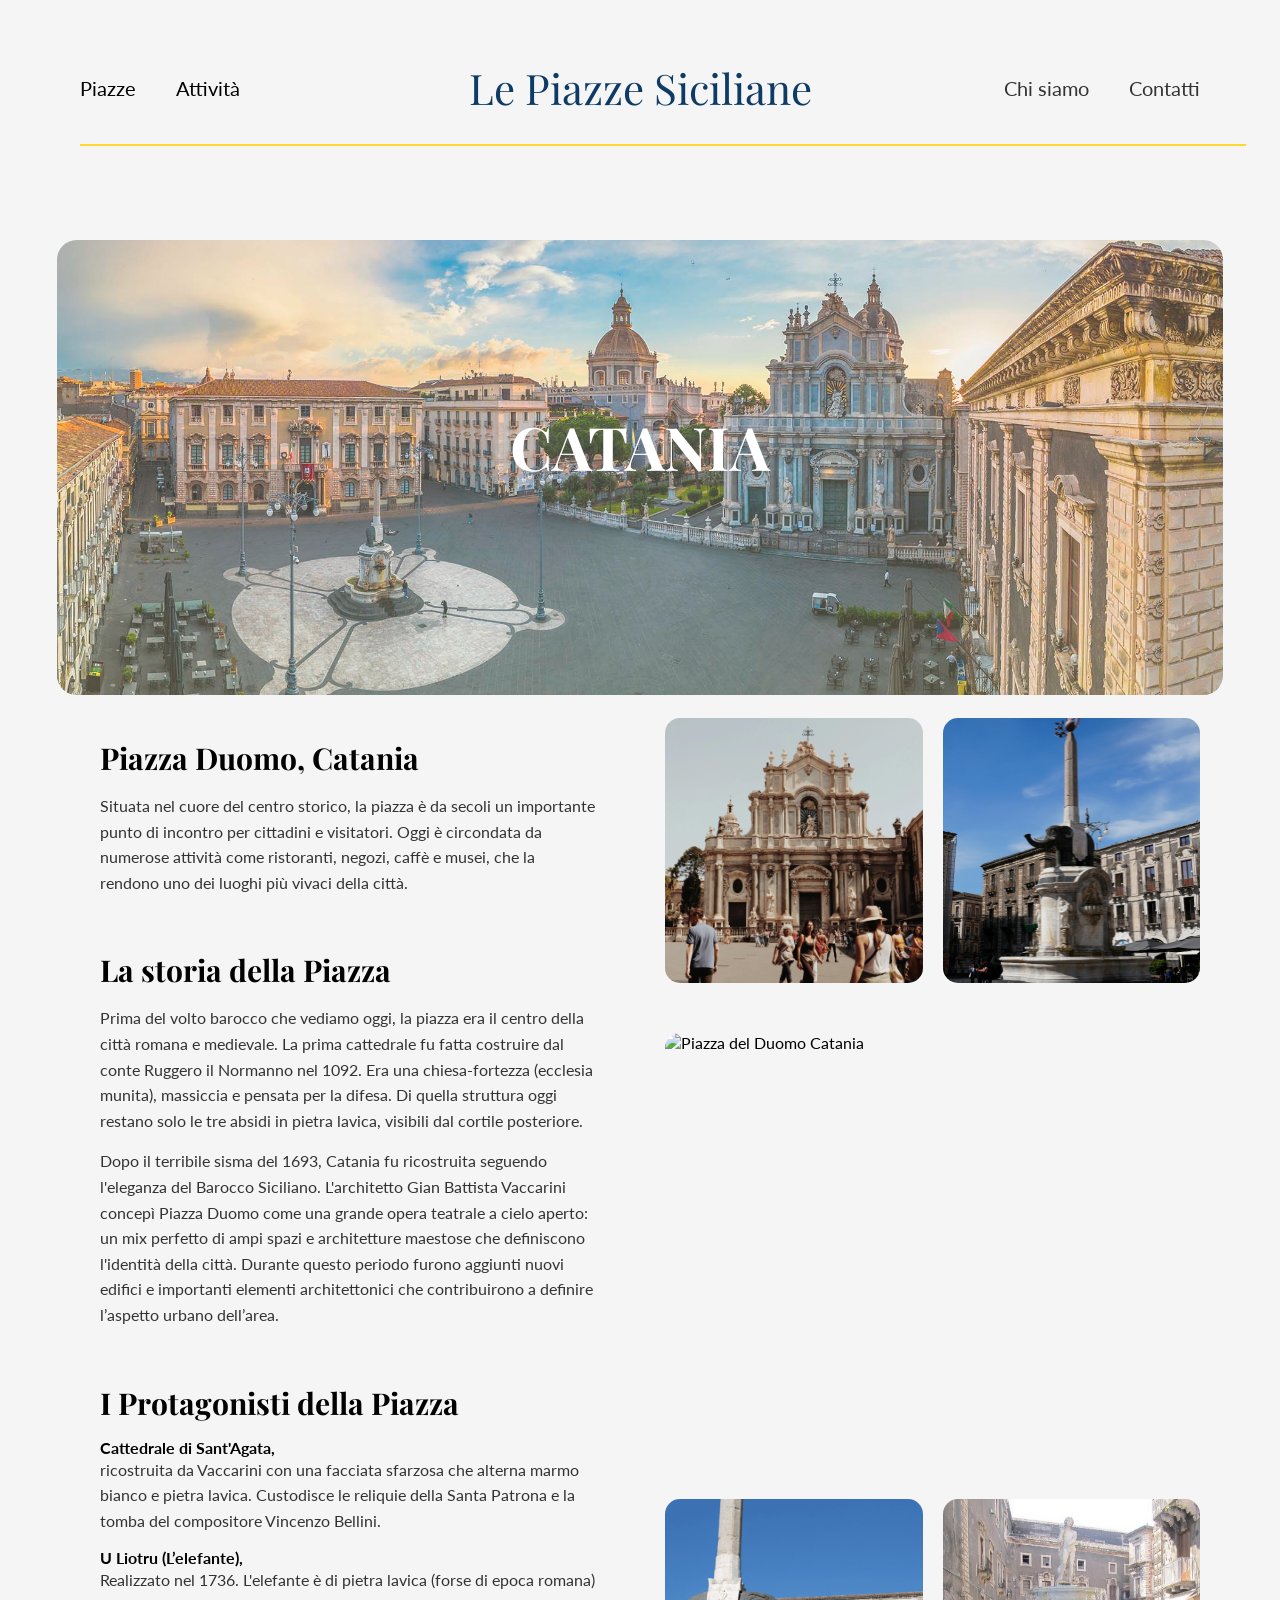
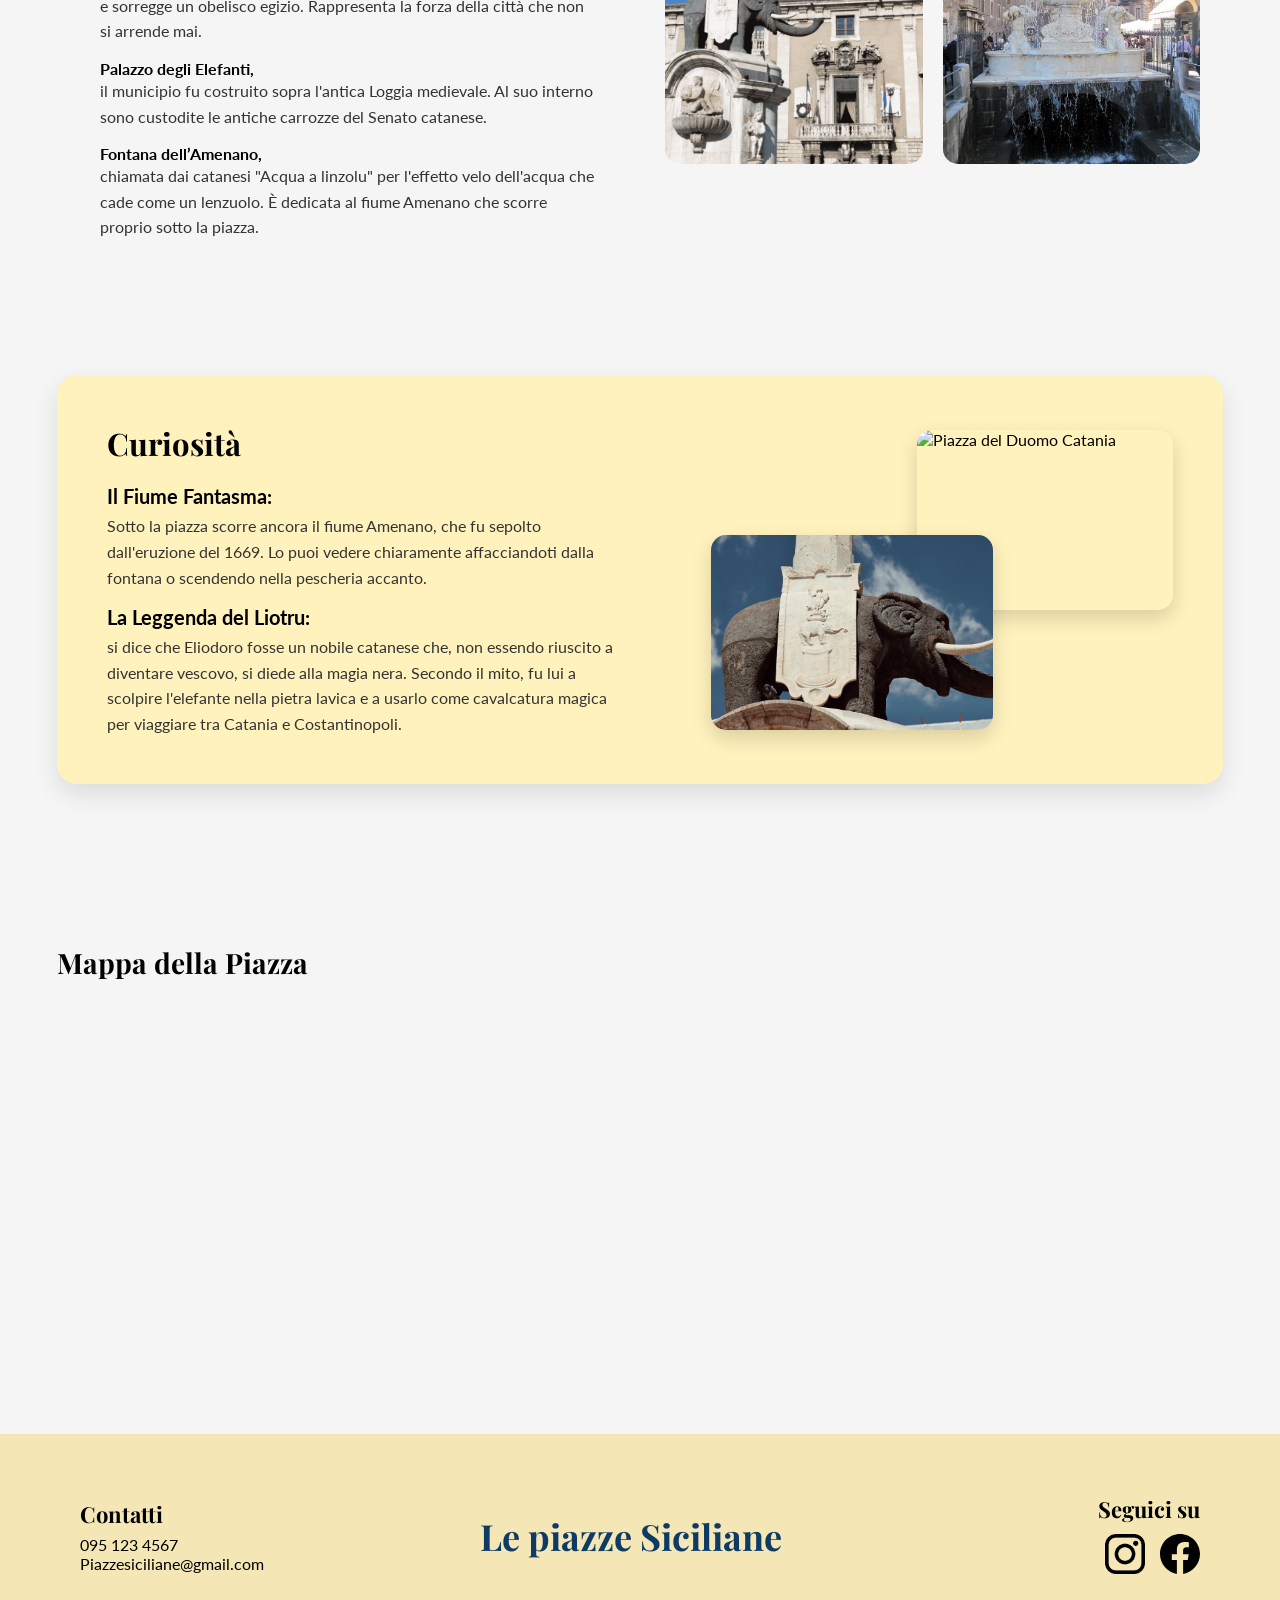
==== catania.html @ 3458380e "Initial commit" ====
<!DOCTYPE html>
<html lang="en">
<head>
    <meta charset="UTF-8">
    <meta name="viewport" content="width=device-width, initial-scale=1.0">
    <title>cataniapagina</title>
        <link rel="preconnect" href="https://fonts.googleapis.com">
  <link rel="preconnect" href="https://fonts.gstatic.com" crossorigin>

  <link href="https://fonts.googleapis.com/css2?family=Playfair+Display:wght@400;700&display=swap" rel="stylesheet">
  <link href="https://fonts.googleapis.com/css2?family=Lato:wght@300;400;700;900&display=swap" rel="stylesheet">
  <link rel="stylesheet" href="css/catania.css">
</head>
<body>
    <header>

 <nav class="navbar">
   
   <ul class="nav-links">
     <li><a href="piazze.html">Piazze</a></li>
      <li><a href="attivita.html">Attività</a></li>
    </ul>

    <ul class="nav-logo">
     <li><a href="index.html">Le Piazze Siciliane</a></li>
    </ul>

    <ul class="nav-linkd">
     <li><a href="chi-siamo.html">Chi siamo</a></li>
     <li><a href="contatti.html">Contatti</a></li>
     </ul>

 </nav>

  

</header>


<main>
    <section class=hero> 
        <div class="hero_content">
          <h1>CATANIA</h1>  
          <img src="immagini/headercatania.jpg" alt=""> 
        </div>
      
    </section>

 <section class="piazza">
    <div class="piazza-conteiner">

        <div class="piazza-text">
            <div class="text-block"> 
              <h2>Piazza Duomo, Catania</h2>
              <p> Situata nel cuore del centro storico, la piazza è da secoli un importante punto di incontro per cittadini e visitatori. Oggi è circondata da numerose attività come ristoranti, negozi, caffè e musei, che la rendono uno dei luoghi più vivaci della città.</p>
            </div>

            <div class="text-block"> 
              <h2>La storia della Piazza</h2>
              <p>  Prima del volto barocco che vediamo oggi, la piazza era il centro della città romana e medievale. La prima cattedrale fu fatta costruire dal conte Ruggero il Normanno nel 1092. Era una chiesa-fortezza (ecclesia munita), massiccia e pensata per la difesa. Di quella struttura oggi restano solo le tre absidi in pietra lavica, visibili dal cortile posteriore.</p>
              <p>Dopo il terribile sisma del 1693, Catania fu ricostruita seguendo l'eleganza del Barocco Siciliano. L'architetto Gian Battista Vaccarini concepì Piazza Duomo come una grande opera teatrale a cielo aperto: un mix perfetto di ampi spazi e architetture maestose che definiscono l'identità della città. Durante questo periodo furono aggiunti nuovi edifici e importanti elementi architettonici che contribuirono a definire l’aspetto urbano dell’area.</p>
            </div>

            <div class="text-block"> 
              <h2>I Protagonisti della Piazza </h2>
              <h3>Cattedrale di Sant'Agata,</h3>
              <p>ricostruita da Vaccarini con una facciata sfarzosa che alterna marmo bianco e pietra lavica. Custodisce le reliquie della Santa Patrona e la tomba del compositore Vincenzo Bellini.</p>
              <h3>U Liotru (L’elefante), </h3>
              <p>Realizzato nel 1736. L'elefante è di pietra lavica (forse di epoca romana) e sorregge un obelisco egizio. Rappresenta la forza della città che non si arrende mai.</p>
              <h3>Palazzo degli Elefanti,</h3>
              <p>il municipio fu costruito sopra l'antica Loggia medievale. Al suo interno sono custodite le antiche carrozze del Senato catanese.</p>
              <h3>Fontana dell’Amenano,</h3>
              <p>chiamata dai catanesi "Acqua a linzolu" per l'effetto velo dell'acqua che cade come un lenzuolo. È dedicata al fiume Amenano che scorre proprio sotto la piazza.</p>
            </div>
        </div>


            <div class="piazza-image">
                <img src="immagini/catania1.jpg" alt="Piazza del Duomo Catania">
                <img src="immagini/catania2.jpg" alt="Piazza del Duomo Catania">
                <img src="immagini/catania3.jpg" alt="Piazza del Duomo Catania">
                <img src="immagini/catania4.png" alt="Piazza del Duomo Catania">
                <img src="immagini/catania5.jpg" alt="Piazza del Duomo Catania">

            </div>
    </div>
  

</section>
<section class="curiosita"> 
  <div class=" curiosita-conteiner">
    <div class="curiosita-text">
        <h2>Curiosità</h2>
        <h3>Il Fiume Fantasma:</h3>
        <p>Sotto la piazza scorre ancora il fiume Amenano, che fu sepolto dall'eruzione del 1669. Lo puoi vedere chiaramente affacciandoti dalla fontana o scendendo nella pescheria accanto.</p>
          <h3>La Leggenda del Liotru:</h3>  
          <p>si dice che Eliodoro fosse un nobile catanese che, non essendo riuscito a diventare vescovo, si diede alla magia nera. Secondo il mito, fu lui a scolpire l'elefante nella pietra lavica e a usarlo come cavalcatura magica per viaggiare tra Catania e Costantinopoli.</p>

    </div>
    <div class="curiosita-image">
       <img src="immagini/elefantect.jpg" alt="Piazza del Duomo Catania">
       <img src="immagini/cataniacuriosità.jpg" alt="Piazza del Duomo Catania">
    </div>
  </div>

 </section>

    <section class="mappa">
       
        <div class="map-container">
             <h2>Mappa della Piazza</h2>
            <iframe src="https://www.google.com/maps/embed?pb=!1m18!1m12!1m3!1d3165.233580671002!2d15.087719099999996!3d37.5024087!2m3!1f0!2f0!3f0!3m2!1i1024!2i768!4f13.1!3m3!1m2!1s0x1313e32e5a23453f%3A0xa80b9acef7482b27!2sBasilica%20Cattedrale%20di%20Sant&#39;Agata!5e0!3m2!1sit!2sit!4v1773765114979!5m2!1sit!2sit" width="600" height="450" style="border:0;" allowfullscreen="" loading="lazy" referrerpolicy="no-referrer-when-downgrade"></iframe>
        </div>
    </section>
</main>

<footer>

<div class="footer-right">
<h4>Contatti</h4>
<p>095 123 4567</p>
<p>Piazzesiciliane@gmail.com</p>
</div>

<div class="footer-center">
<h2 class="footer-title">Le piazze Siciliane</h2>
</div>

<div class="footer-left">
<h4>Seguici su</h4>

<div class="social-icons">
<a href="#"><img src="immagini/instagram-logo_87390.png" alt="Instagram"></a>
<a href="#"><img src="immagini/facebook_6422199.svg" alt="Facebook"></a>
</div>

</div>

</footer>

</body>

</html>
---- css/catania.css ----
*{
margin:0;
padding:0;
box-sizing:border-box;
}


h2 { 
font-family:'Playfair Display', serif;
font-size:31px;
}
h3 { font-family:'Lato', sans-serif;
font-size:16px;
}


body{
background:#F5F5F5;
font-family:'Lato', sans-serif;
}






.navbar{
display:grid;
grid-template-columns:1fr auto 1fr;
align-items:center;
padding:20px 80px;
position:absolute;
top:40px;
width:100%;
z-index:10;
}



.navbar::after{
content:"";
position:absolute;
bottom:-10px;
left:80px;
width: 91.1%;
height:2px;
background:#FFD732;
}


.nav-links{
display:flex;
gap:40px;
list-style:none;
justify-self:start;
}

.nav-links a{
text-decoration:none;
color:black;
font-size:20px;
}


.nav-logo{
list-style:none;
justify-self:center;
}

.nav-logo a{
text-decoration:none;
font-family:'Playfair Display', serif;
font-size:42px;
color:#0D3B66;
}

.nav-linkd{
display:flex;
gap:40px;
list-style:none;
justify-self:end;
}

.nav-linkd a{
text-decoration:none;
color:#333;
font-size:20px;
}




.hero{
display:flex;
justify-content:center;
margin-top:140px;
}

.hero_content{
  position: relative;
width: 91.1%;          
margin-top:100px;
aspect-ratio:280/107;

}

.hero_content img{
width: 100%;
height: 455px;
object-fit:cover;
border-radius:20px;
}

.hero_content::before{
content:"";
position:absolute;
top:0;
left:0;
width:100%;
height: 455px;;
background:linear-gradient(
rgba(222,222,222,0.2) 0%,
rgba(255,242,189,0.3) 100%
);
border-radius:20px;
}



.hero_content h1{
position:absolute;
top:45%;
left:50%;
transform:translate(-50%,-50%);
color:white;
font-family:'Playfair Display', serif;
font-size:60px;
font-weight:700;
text-align:center;
}


.piazza {
  padding: 20px 80px;
  background-color: #f5f5f5;
}


.piazza-conteiner {
  display: grid;
  grid-template-columns: 1fr 1fr;
  gap: 50px;
  align-items: start;
}

.piazza-text h2 {
  font-family: 'Playfair Display', serif;
  font-size: 30px;
  margin-bottom: 15px;
}

.piazza-text p {
  font-family: 'Lato', sans-serif;
  font-size: 16px;
  line-height: 1.6;
  margin-bottom: 15px;
  color: #333;
}
.text-block { 
    padding: 20px;
    }


.piazza-image {
  display: grid;
  grid-template-columns: 1fr 1fr;
  grid-template-rows: auto auto;
  gap: 20px;
}


.piazza-image img {
  width: 100%;
  height: 100%;
  object-fit: cover;
  border-radius: 15px;
  margin-bottom: 30px;
}


.piazza-image img:nth-child(1),
.piazza-image img:nth-child(2) {
  height: 265px;
}


.piazza-image img:nth-child(3) {
  grid-column: span 2;
  height: 416px;
}
.piazza-image img:nth-child(4),
.piazza-image img:nth-child(5) {
  height: 265px;
}

.curiosita {
  padding: 80px 0;
  display: flex;
  justify-content: center;
}

.curiosita-conteiner {
  background-color: #FFF2BD;
  border-radius: 20px;
  padding: 40px 50px;

  display: grid;
  grid-template-columns: 1fr 1fr;
  gap: 40px;
  align-items: center;

  width: 91.1%; 
  height: 409px;
  box-shadow: 0 10px 25px rgba(0,0,0,0.1);
}


.curiosita-text h2 {
  font-family: 'Playfair Display', serif;
  font-size: 31px;
  margin-bottom: 20px;
}

.curiosita-text h3 {
  font-family: 'Lato', sans-serif;
  font-size: 20px;
  margin-top: 15px;
  margin-bottom: 5px;
  font-weight: 700;
}

.curiosita-text p {
  font-family: 'Lato', sans-serif;
  font-size: 16px;
  line-height: 1.6;
  color: #333;
}



.curiosita-image {
  position: relative;
  min-height: 300px; 
}


.curiosita-image img {
  position: absolute;
  border-radius: 15px;
  object-fit: cover;
  box-shadow: 0 8px 20px rgba(0,0,0,0.15);
}


.curiosita-image img:first-child {
  width: 55%;
  height: 65%;
  left: 10%;
  bottom: 0;
  z-index: 2;
}


.curiosita-image img:last-child {
  width: 50%;
  height: 60%;
  right: 0;
  top: 0;
  z-index: 1;
}

.mappa {
  padding: 80px 0;
  display: flex;
  justify-content: center;
}


.map-container {
  width: 91.1%; 
}


.mappa h2 {
  font-family: 'Playfair Display', serif;
  font-size: 28px;
  margin-bottom: 20px;
}


.map-container iframe {
  width: 100%;
  height: 350px;
  border: 0;
  border-radius: 15px;
}



footer{
background:#F4E7B5;
padding:60px 80px;

display:flex;
justify-content:space-between;
align-items:center;
}



.footer-left,
.footer-center,
.footer-right{
display:flex;
flex-direction:column;
}



.footer-center h2{
font-family:'Playfair Display', serif;
font-size:36px;
color:#0D3B66;
text-align:center;
flex:1;
margin-right:200px

}

.footer-left h4{
font-family:'Playfair Display', serif;
font-size:22px;
margin-bottom:10px;
}


.footer-right h4{
font-family:'Playfair Display', serif;
font-size:22px;
margin-bottom:10px;
text-align:right;
margin: 0px 200px 6px 0px;

}

.social-icons{
display:flex;
gap:15px;
justify-content:flex-end;
}

.social-icons img{
width:40px;
}



@media (max-width: 992px) {
  .navbar {
    grid-template-columns: 1fr;
    justify-items: center;
    gap: 15px;
    padding: 20px;
    top: 20px;
  }

  .navbar::after {
    left: 20px;
    width: calc(100% - 40px);
  }

  .nav-links,
  .nav-linkd {
    gap: 20px;
    flex-wrap: wrap;
    justify-content: center;
  }

  .nav-links a,
  .nav-linkd a {
    font-size: 16px;
  }

  .nav-logo a {
    font-size: 32px;
  }

  .hero {
    margin-top: 180px;
    padding: 0 15px;
  }

  .hero_content {
    width: 100%;
    margin-top: 30px;
  }

  .hero_content img,
  .hero_content::before {
    width: 100%;
    height: 320px;
  }

  .hero_content h1 {
    font-size: 40px;
    width: 90%;
  }

  .piazza {
    padding: 40px 20px;
  }

  .piazza-conteiner {
    grid-template-columns: 1fr;
    gap: 30px;
  }

  .piazza-image {
    grid-template-columns: repeat(2, 1fr);
    gap: 15px;
    justify-items: center;
  }

  .piazza-image img:nth-child(1),
  .piazza-image img:nth-child(2),
  .piazza-image img:nth-child(4),
  .piazza-image img:nth-child(5) {
    height: 220px;
  }

  .piazza-image img:nth-child(3) {
    grid-column: span 2;
    height: 300px;
  }

  .curiosita {
    padding: 60px 15px;
  }

  .curiosita-conteiner {
    grid-template-columns: 1fr;
    width: 100%;
    height: auto;
    padding: 30px 20px;
    gap: 25px;
  }

  .curiosita-image {
    position: static;
    min-height: auto;
    display: grid;
    grid-template-columns: 1fr 1fr;
    gap: 15px;
  }

  .curiosita-image img,
  .curiosita-image img:first-child,
  .curiosita-image img:last-child {
    position: static;
    width: 100%;
    height: 220px;
  }

  .map-container {
    width: 100%;
    padding: 0 15px;
  }

  footer {
    flex-direction: column;
    text-align: center;
    padding: 40px 20px;
    gap: 20px;
  }

  .footer-left,
  .footer-center,
  .footer-right {
    align-items: center;
    text-align: center;
  }

  .footer-center h2,
  .footer-right h4 {
    margin-right: 0;
  }

  .social-icons {
    justify-content: center;
  }
}

@media (max-width: 768px) {
  .hero_content img,
  .hero_content::before {
    height: 250px;
  }

  .hero_content h1 {
    font-size: 32px;
  }

  .nav-logo a {
    font-size: 26px;
  }

  .piazza-image {
    grid-template-columns: 1fr;
  }

  .piazza-image img:nth-child(3) {
    grid-column: auto;
  }

  .piazza-image img:nth-child(1),
  .piazza-image img:nth-child(2),
  .piazza-image img:nth-child(3),
  .piazza-image img:nth-child(4),
  .piazza-image img:nth-child(5) {
    height: 220px;
  }

  .curiosita-image {
    grid-template-columns: 1fr;
  }

  .curiosita-image img,
  .curiosita-image img:first-child,
  .curiosita-image img:last-child {
    height: 220px;
  }

  .map-container iframe {
    height: 280px;
  }

}
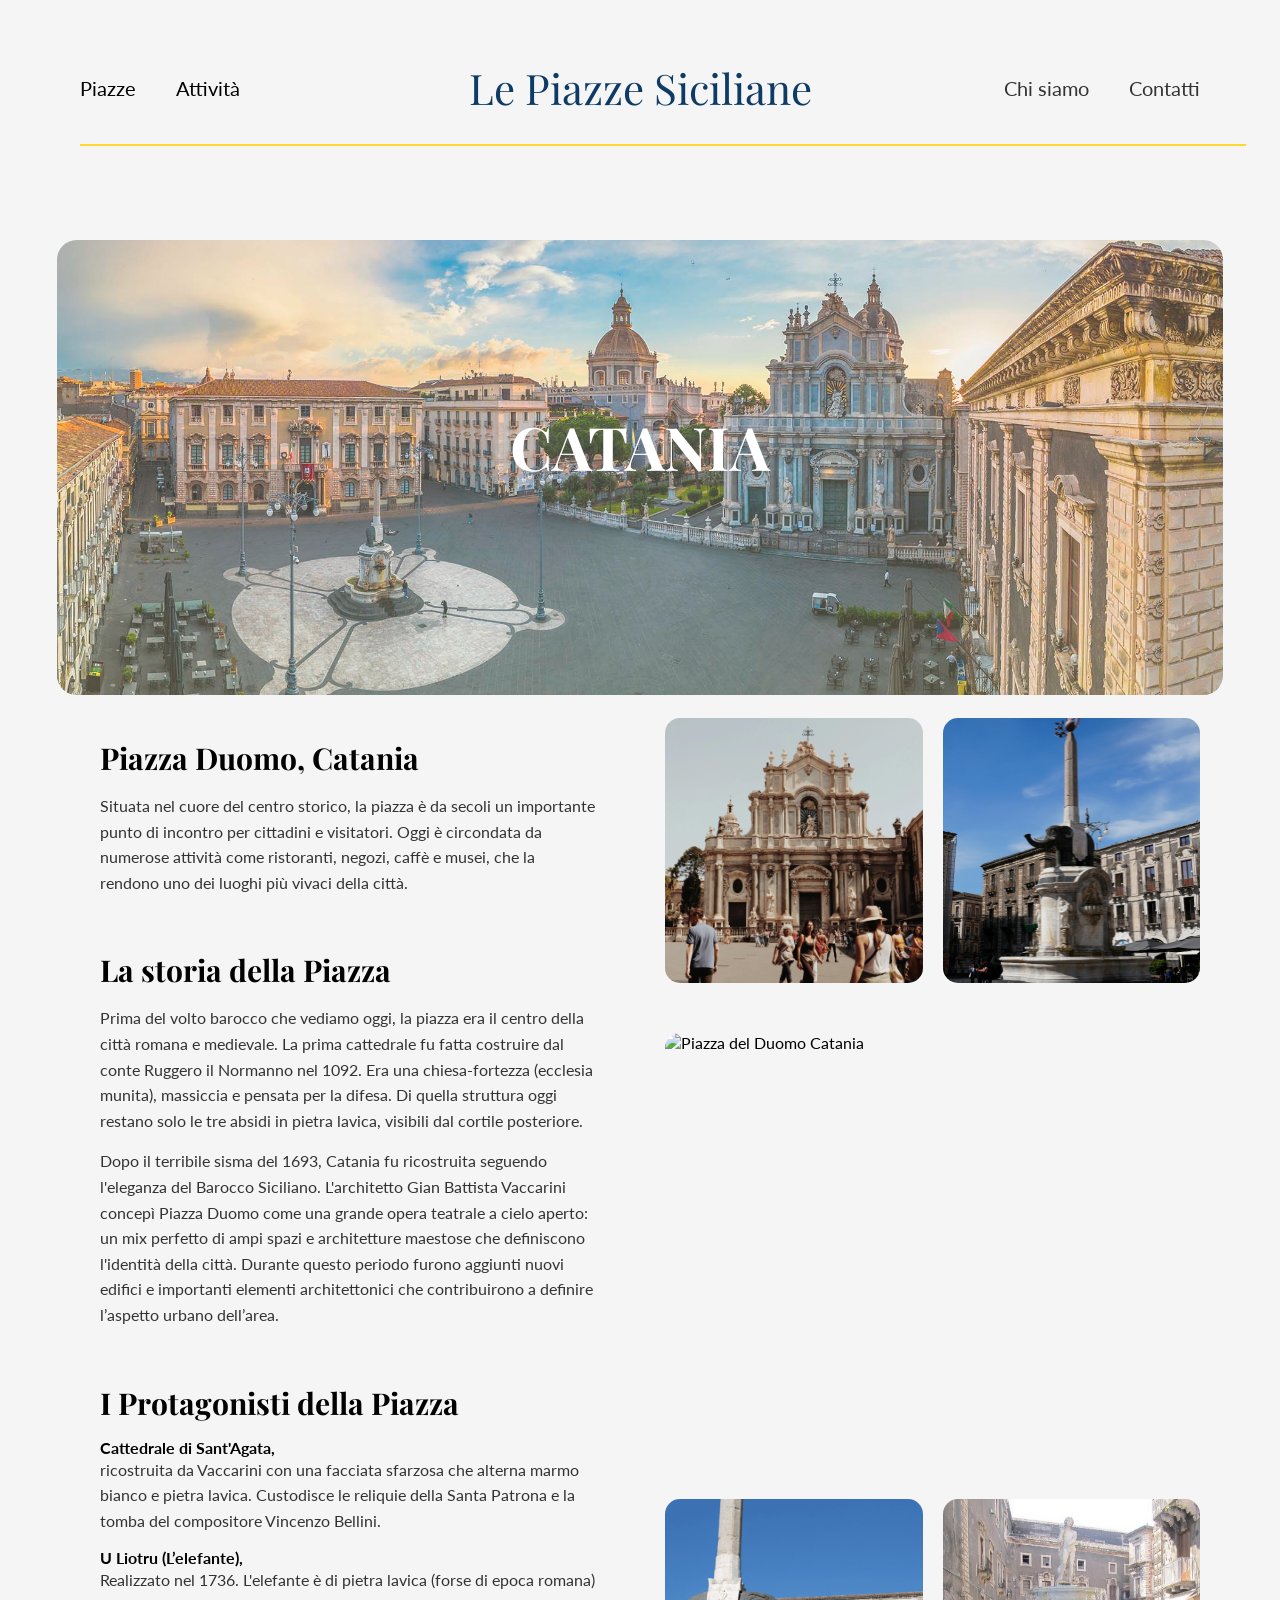
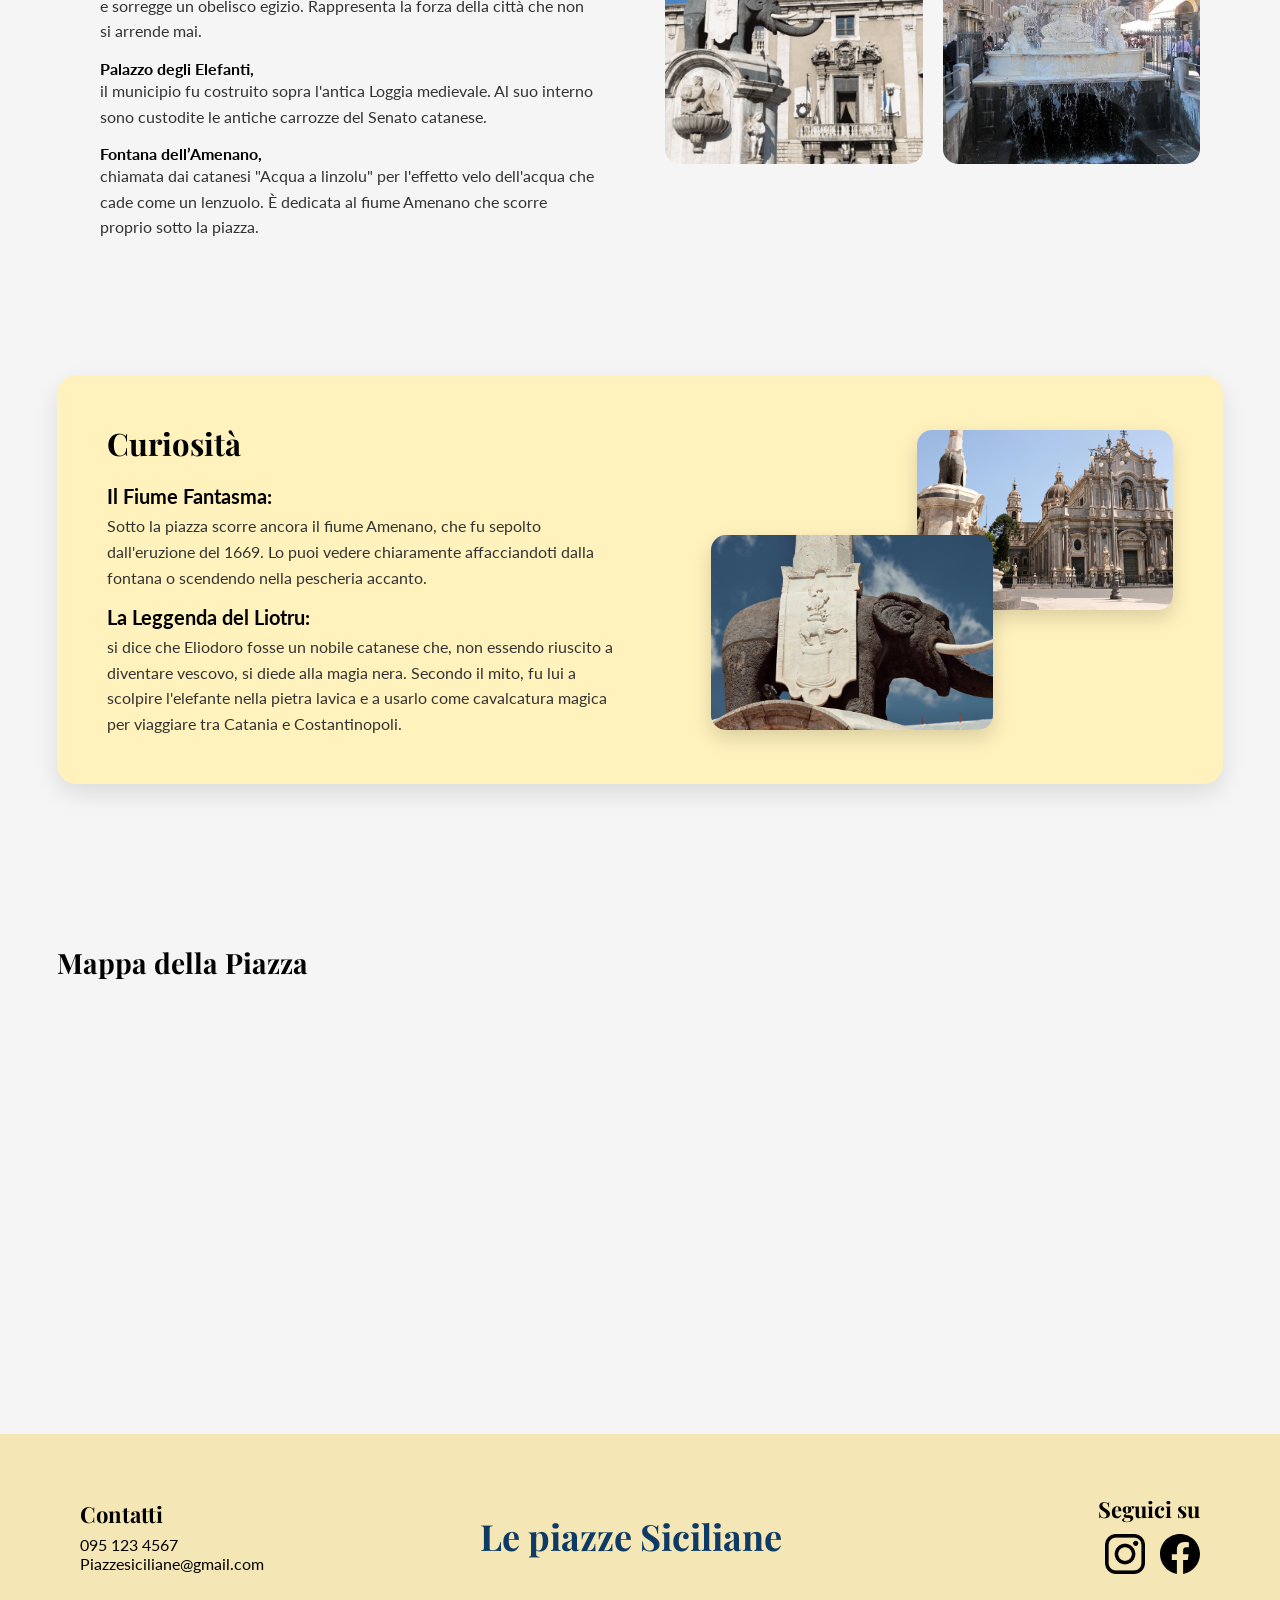
==== commit 0b03d72c: "up" ====
--- a/catania.html
+++ b/catania.html
@@ -99,7 +99,7 @@
     </div>
     <div class="curiosita-image">
        <img src="immagini/elefantect.jpg" alt="Piazza del Duomo Catania">
-       <img src="immagini/cataniacuriosità.jpg" alt="Piazza del Duomo Catania">
+       <img src="immagini/cataniacuriosita.jpg" alt="Piazza del Duomo Catania">
     </div>
   </div>
 
